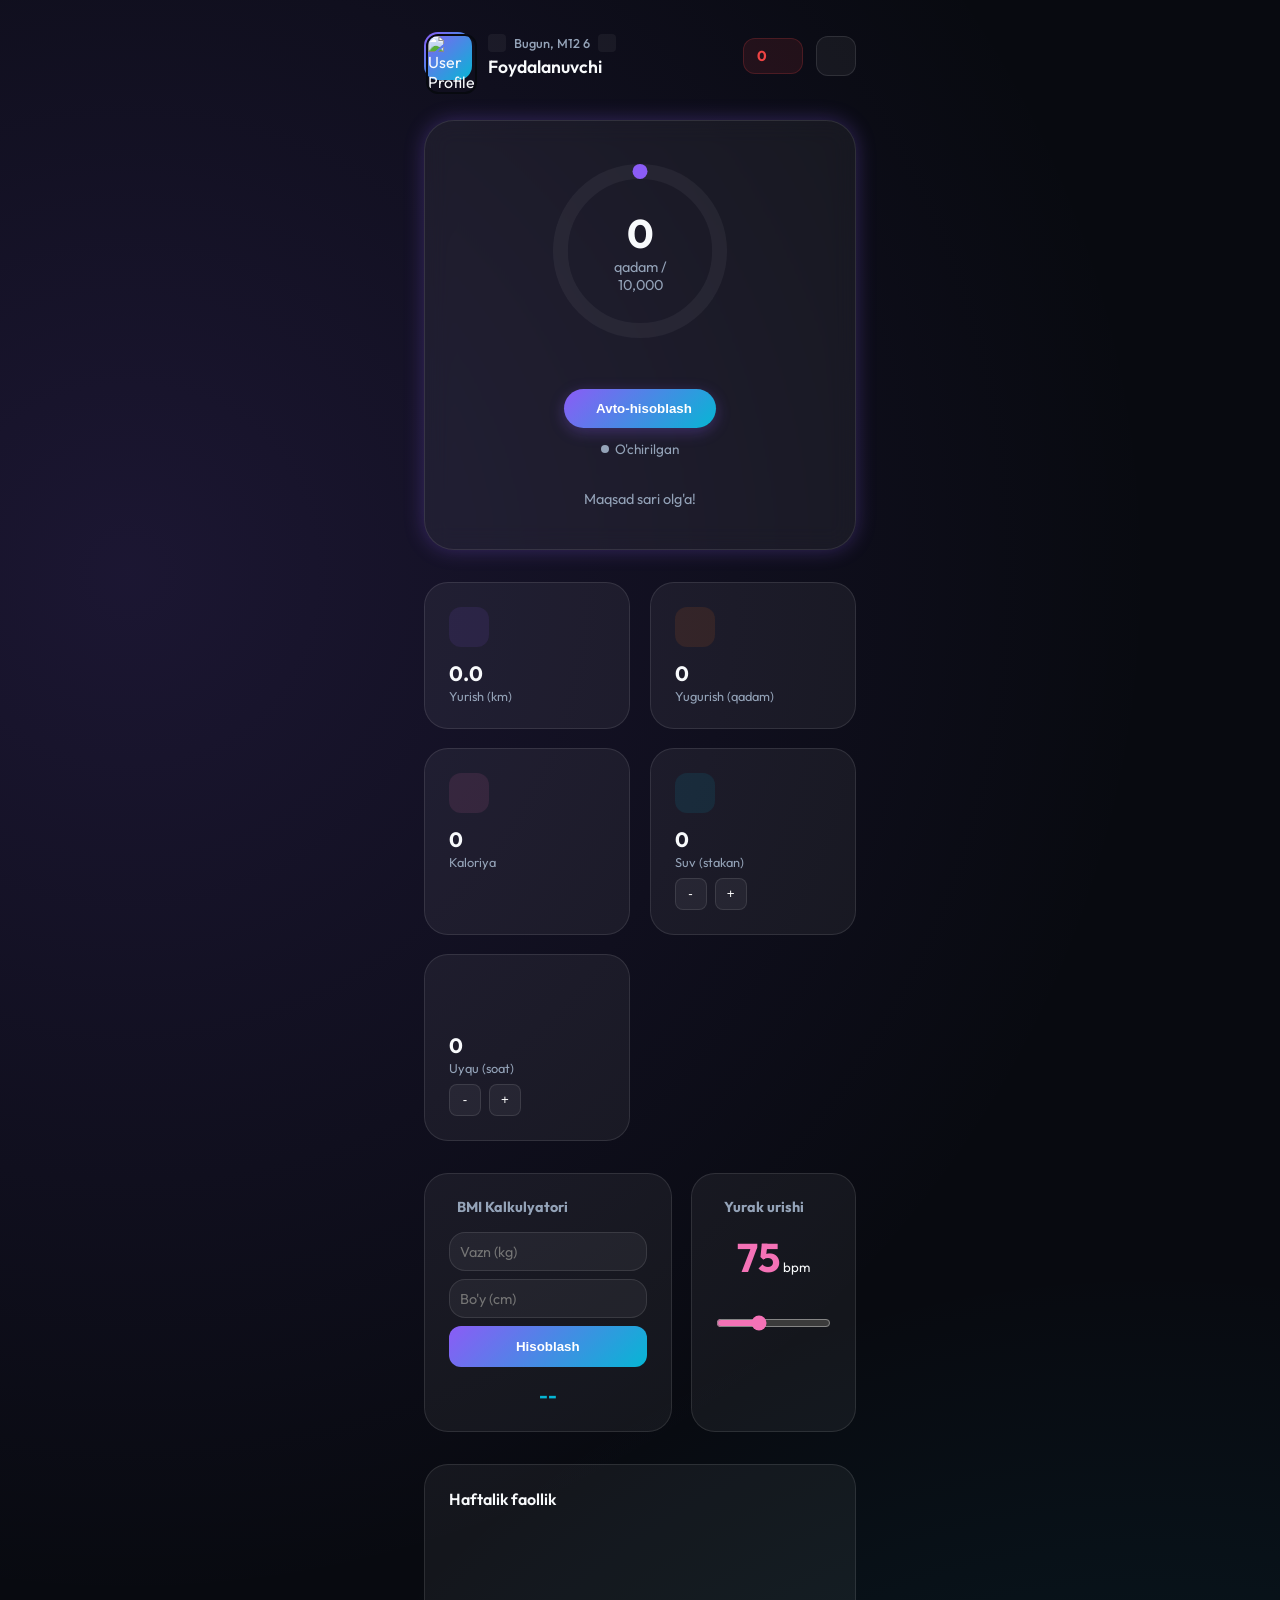
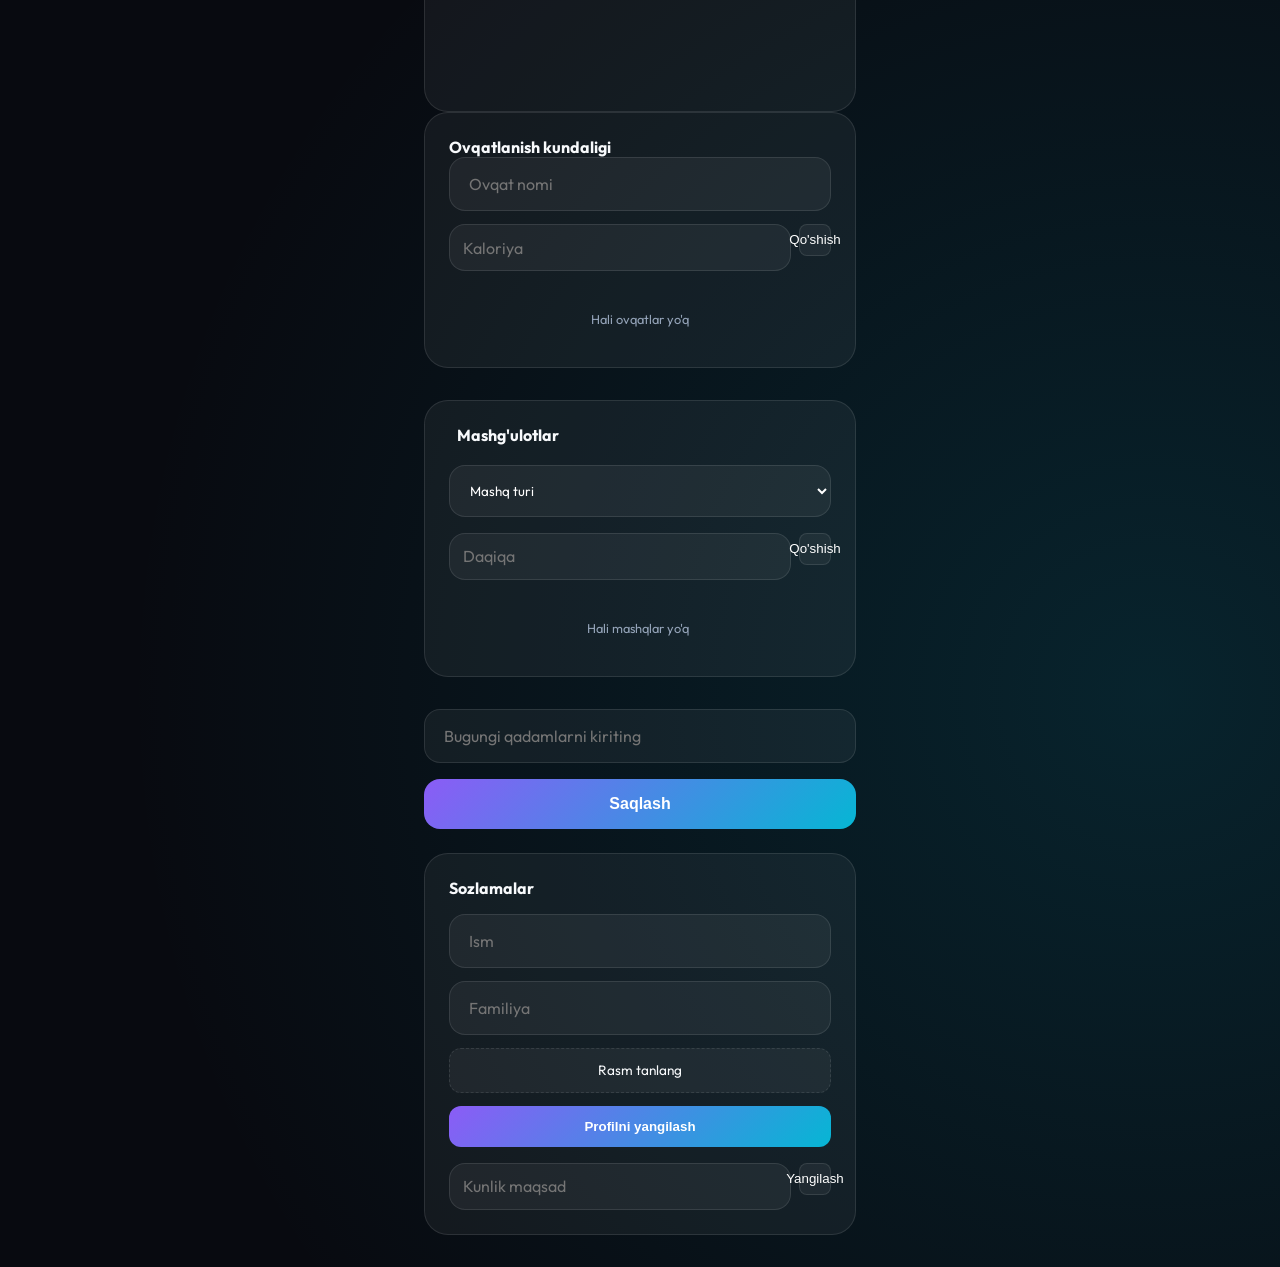
==== index.html @ 1dc42477 "Initial commit" ====
<!DOCTYPE html>
<html lang="uz">
<head>
    <meta charset="UTF-8">
    <meta name="viewport" content="width=device-width, initial-scale=1.0">
    <title>FitLife Pro - Sog'lom Turmush Tarzi</title>
    <link rel="stylesheet" href="style.css">
    <!-- Lucide Icons -->
    <script src="https://unpkg.com/lucide@latest"></script>
    <!-- Chart.js -->
    <script src="https://cdn.jsdelivr.net/npm/chart.js"></script>
</head>
<body>
    <div class="app-container">
        <!-- Header -->
        <header class="animate-fade-down">
            <div class="profile-section">
                <div class="avatar">
                    <img id="user-avatar" src="https://api.dicebear.com/7.x/avataaars/svg?seed=Felix" alt="User Profile">
                </div>
                <div class="user-info">
                    <div class="date-nav">
                        <button class="btn-date" onclick="changeDate(-1)" title="Oldingi kun"><i data-lucide="chevron-left"></i></button>
                        <p id="display-date" onclick="goToToday()" style="cursor: pointer" title="Bugunga qaytish">Yuklanmoqda...</p>
                        <button class="btn-date" onclick="changeDate(1)" title="Keyingi kun"><i data-lucide="chevron-right"></i></button>
                    </div>
                    <h2 id="username">Foydalanuvchi</h2>
                </div>
            </div>
            <div class="header-actions">
                <div class="streak-badge" id="streak-container" title="Kunlik faollik">
                    <span id="streak-count">0</span> <i data-lucide="flame"></i>
                </div>
                <div class="cloud-status" id="cloud-sync" title="Bulut bilan sinxronizatsiya">
                    <i data-lucide="cloud-upload"></i>
                </div>
            </div>
        </header>

        <!-- Main Dashboard -->
        <main>
            <!-- Progress Section -->
            <section class="main-progress animate-pop-in">
                <div class="circular-chart">
                    <svg viewBox="0 0 36 36" class="circular-svg">
                        <path class="progress-bg" d="M18 2.0845 a 15.9155 15.9155 0 0 1 0 31.831 a 15.9155 15.9155 0 0 1 0 -31.831" />
                        <path id="progress-path" class="progress-circle" stroke-dasharray="0, 100" d="M18 2.0845 a 15.9155 15.9155 0 0 1 0 31.831 a 15.9155 15.9155 0 0 1 0 -31.831" />
                    </svg>
                    <div class="progress-text">
                        <h1 id="current-steps">0</h1>
                        <p>qadam / <span id="goal-steps">10000</span></p>
                    </div>
                </div>
                <div class="tracking-controls">
                    <button id="btn-track" class="btn-track" onclick="toggleTracking()">
                        <i data-lucide="play"></i> Avto-hisoblash
                    </button>
                    <div id="tracking-status" class="tracking-status">
                        <span></span> O'chirilgan
                    </div>
                </div>
                <p id="goal-status">Bugungi maqsadga yetishingizga oz qoldi!</p>
            </section>

            <!-- Stats Grid -->
            <div class="stats-grid animate-slide-up">
                <div class="stat-card">
                    <div class="stat-icon steps">
                        <i data-lucide="footprints"></i>
                    </div>
                    <div class="stat-value">
                        <h3 id="stat-dist">0.0</h3>
                        <p>Yurish (km)</p>
                    </div>
                </div>
                <div class="stat-card">
                    <div class="stat-icon running">
                        <i data-lucide="zap"></i>
                    </div>
                    <div class="stat-value">
                        <h3 id="stat-run">0</h3>
                        <p>Yugurish (qadam)</p>
                    </div>
                </div>
                <div class="stat-card">
                    <div class="stat-icon calories">
                        <i data-lucide="flame"></i>
                    </div>
                    <div class="stat-value">
                        <h3 id="stat-kcal">0</h3>
                        <p>Kaloriya</p>
                    </div>
                </div>
                <div class="stat-card">
                    <div class="stat-icon water">
                        <i data-lucide="droplet"></i>
                    </div>
                    <div class="stat-value">
                        <h3 id="stat-water">0</h3>
                        <p>Suv (stakan)</p>
                        <div class="water-controls">
                            <button class="btn-mini" onclick="updateWater(-1)">-</button>
                            <button class="btn-mini" onclick="updateWater(1)">+</button>
                        </div>
                    </div>
                </div>
                <div class="stat-card">
                    <div class="stat-icon sleep">
                        <i data-lucide="moon"></i>
                    </div>
                    <div class="stat-value">
                        <h3 id="stat-sleep">0</h3>
                        <p>Uyqu (soat)</p>
                        <div class="water-controls">
                            <button class="btn-mini" onclick="updateSleep(-1)">-</button>
                            <button class="btn-mini" onclick="updateSleep(1)">+</button>
                        </div>
                    </div>
                </div>
            </div>

            <!-- Health Insights -->
            <section class="insights-grid animate-slide-up">
                <div class="insight-card bmi-card">
                    <h4><i data-lucide="scale"></i> BMI Kalkulyatori</h4>
                    <div class="bmi-form">
                        <input type="number" id="bmi-weight" placeholder="Vazn (kg)">
                        <input type="number" id="bmi-height" placeholder="Bo'y (cm)">
                        <button class="btn-primary" onclick="calculateBMI()">Hisoblash</button>
                    </div>
                    <div id="bmi-result" class="bmi-result">--</div>
                </div>
                <div class="insight-card hr-card">
                    <h4><i data-lucide="heart"></i> Yurak urishi</h4>
                    <div class="hr-display">
                        <span id="stat-hr">--</span> <small>bpm</small>
                    </div>
                    <input type="range" id="input-hr" min="40" max="180" value="75" oninput="updateHeartRate(this.value)">
                </div>
            </section>

            <!-- Chart Section -->
            <section class="chart-container animate-slide-up">
                <div class="chart-header">
                    <h4>Haftalik faollik</h4>
                    <i data-lucide="bar-chart-3" style="color: var(--text-muted); width: 18px;"></i>
                </div>
                <canvas id="activityChart"></canvas>
            </section>

            <!-- Nutrition Section -->
            <section class="nutrition-section animate-slide-up">
                <h4><i data-lucide="utensils"></i> Ovqatlanish kundaligi</h4>
                <div class="nutrition-form">
                    <input type="text" id="food-name" placeholder="Ovqat nomi">
                    <div class="input-inline">
                        <input type="number" id="food-kcal" placeholder="Kaloriya">
                        <button class="btn-mini" onclick="addFood()">Qo'shish</button>
                    </div>
                </div>
                <div class="food-list" id="food-list">
                    <p class="empty-msg">Hali ovqatlar qo'shilmadi</p>
                </div>
            </section>

            <!-- Workout Log Section -->
            <section class="workout-section animate-slide-up">
                <h4><i data-lucide="dumbbell"></i> Mashg'ulotlar</h4>
                <div class="workout-form">
                    <select id="select-exercise">
                        <option value="none">Mashq turi</option>
                        <option value="running">Yugurish</option>
                        <option value="cycling">Velosiped</option>
                        <option value="swimming">Suzish</option>
                        <option value="weights">Zal (Gym)</option>
                        <option value="yoga">Yoga</option>
                    </select>
                    <div class="input-inline">
                        <input type="number" id="input-duration" placeholder="Daqiqa">
                        <button class="btn-mini" onclick="addWorkout()">Qo'shish</button>
                    </div>
                </div>
                <div class="workout-list" id="workout-list">
                    <p class="empty-msg">Hali mashqlar yo'q</p>
                </div>
            </section>

            <!-- Global Actions -->
            <section class="input-section animate-slide-up">
                <div class="input-group">
                    <input type="number" id="input-steps" placeholder="Bugungi qadamlarni kiriting">
                </div>
                <button class="btn-add" onclick="addActivity()">
                    <i data-lucide="plus"></i> Saqlash
                </button>
            </section>

            <!-- Settings -->
            <section class="settings-section animate-slide-up">
                <h4><i data-lucide="settings"></i> Sozlamalar</h4>
                <div class="settings-grid">
                    <input type="text" id="input-fname" placeholder="Ism">
                    <input type="text" id="input-lname" placeholder="Familiya">
                    <div class="avatar-upload">
                        <label for="input-avatar">Rasm tanlang</label>
                        <input type="file" id="input-avatar" accept="image/*">
                    </div>
                    <button class="btn-primary" onclick="updateProfile()">Profilni yangilash</button>
                </div>
                <div class="input-inline" style="margin-top: 1rem;">
                    <input type="number" id="input-goal" placeholder="Kunlik maqsad">
                    <button class="btn-mini" onclick="updateGoal()">Yangilash</button>
                </div>
            </section>
        </main>
    </div>

    <script src="app.js"></script>
    <script>
        lucide.createIcons();
    </script>
</body>
</html>
---- style.css ----
@import url('https://fonts.googleapis.com/css2?family=Outfit:wght@300;400;600;700&display=swap');

:root {
    --bg-color: #080a10;
    --card-bg: rgba(255, 255, 255, 0.05);
    --primary: #8b5cf6;
    --secondary: #06b6d4;
    --accent: #f472b6;
    --text-main: #f8fafc;
    --text-muted: #94a3b8;
    --glass-border: rgba(255, 255, 255, 0.1);
    --glow: 0 0 20px rgba(139, 92, 246, 0.3);
}

* {
    margin: 0;
    padding: 0;
    box-sizing: border-box;
}

body {
    font-family: 'Outfit', sans-serif;
    background-color: var(--bg-color);
    color: var(--text-main);
    min-height: 100vh;
    display: flex;
    justify-content: center;
    background-image: 
        radial-gradient(circle at 10% 20%, rgba(139, 92, 246, 0.15) 0%, transparent 40%),
        radial-gradient(circle at 90% 80%, rgba(6, 182, 212, 0.15) 0%, transparent 40%);
    overflow-x: hidden;
}

.app-container {
    width: 100%;
    max-width: 480px;
    padding: 2rem 1.5rem;
    position: relative;
}

header {
    display: flex;
    justify-content: space-between;
    align-items: center;
    margin-bottom: 2.5rem;
}

.profile-section {
    display: flex;
    align-items: center;
    gap: 1rem;
}

.avatar {
    width: 48px;
    height: 48px;
    border-radius: 14px;
    background: linear-gradient(135deg, var(--primary), var(--secondary));
    padding: 2px;
}

.avatar img {
    width: 100%;
    height: 100%;
    border-radius: 12px;
    object-fit: cover;
    border: 2px solid var(--bg-color);
}

.user-info h2 {
    font-size: 1.1rem;
    font-weight: 600;
}

.date-nav {
    display: flex;
    align-items: center;
    gap: 0.5rem;
    margin-bottom: 0.2rem;
}

.date-nav p {
    font-size: 0.8rem;
    color: var(--text-muted);
    font-weight: 500;
    min-width: 70px;
    text-align: center;
}

.btn-date {
    background: rgba(255, 255, 255, 0.05);
    border: none;
    color: var(--text-muted);
    cursor: pointer;
    padding: 2px;
    border-radius: 4px;
    display: flex;
    align-items: center;
    justify-content: center;
    transition: all 0.2s;
}

.btn-date:hover {
    background: rgba(255, 255, 255, 0.1);
    color: var(--primary);
}

.btn-date i {
    width: 14px;
    height: 14px;
}

.cloud-status {
    width: 40px;
    height: 40px;
    border-radius: 12px;
    background: var(--card-bg);
    border: 1px solid var(--glass-border);
    display: flex;
    align-items: center;
    justify-content: center;
    color: var(--text-muted);
    transition: all 0.3s ease;
    cursor: pointer;
}

.cloud-status.syncing {
    color: var(--secondary);
    animation: pulse 1.5s infinite;
}

@keyframes pulse {
    0% { transform: scale(1); opacity: 0.7; }
    50% { transform: scale(1.1); opacity: 1; }
    100% { transform: scale(1); opacity: 0.7; }
}

/* Dashboard Cards */
.main-progress {
    background: var(--card-bg);
    backdrop-filter: blur(12px);
    border: 1px solid var(--glass-border);
    border-radius: 30px;
    padding: 2.5rem;
    text-align: center;
    margin-bottom: 2rem;
    box-shadow: var(--glow);
    display: flex;
    flex-direction: column;
    align-items: center;
    gap: 1.5rem;
}

.tracking-controls {
    display: flex;
    flex-direction: column;
    align-items: center;
    gap: 0.75rem;
}

.btn-track {
    background: linear-gradient(135deg, var(--primary), var(--secondary));
    color: white;
    border: none;
    padding: 0.75rem 1.5rem;
    border-radius: 2rem;
    font-weight: 600;
    cursor: pointer;
    display: flex;
    align-items: center;
    gap: 0.5rem;
    transition: all 0.3s ease;
    box-shadow: 0 4px 15px rgba(139, 92, 246, 0.3);
}

.btn-track:hover {
    transform: translateY(-2px);
    box-shadow: 0 6px 20px rgba(139, 92, 246, 0.4);
}

.btn-track.active {
    background: #ef4444;
    box-shadow: 0 4px 15px rgba(239, 68, 68, 0.3);
}

.tracking-status {
    font-size: 0.85rem;
    color: var(--text-muted);
    display: flex;
    align-items: center;
    gap: 0.4rem;
}

.tracking-status span {
    width: 8px;
    height: 8px;
    border-radius: 50%;
    background: #94a3b8;
    display: inline-block;
}

.tracking-status.active span {
    background: #10b981;
    box-shadow: 0 0 8px #10b981;
    animation: pulse-dot 1.5s infinite;
}

@keyframes pulse-dot {
    0% { opacity: 0.4; }
    50% { opacity: 1; }
    100% { opacity: 0.4; }
}

.circular-chart {
    width: 180px;
    height: 180px;
    margin: 0 auto 1.5rem;
    position: relative;
}

.progress-circle {
    fill: none;
    stroke: var(--primary);
    stroke-width: 3;
    stroke-linecap: round;
    transition: stroke-dasharray 1s ease;
}

.progress-bg {
    fill: none;
    stroke: rgba(255, 255, 255, 0.05);
    stroke-width: 3;
}

.progress-text {
    position: absolute;
    top: 50%;
    left: 50%;
    transform: translate(-50%, -50%);
}

.progress-text h1 {
    font-size: 2.5rem;
    font-weight: 700;
}

.progress-text p {
    color: var(--text-muted);
    font-size: 0.9rem;
}

.stats-grid {
    display: grid;
    grid-template-columns: 1fr 1fr;
    gap: 1.2rem;
    margin-bottom: 2rem;
}

.stat-card {
    background: var(--card-bg);
    backdrop-filter: blur(10px);
    border: 1px solid var(--glass-border);
    border-radius: 24px;
    padding: 1.5rem;
    display: flex;
    flex-direction: column;
    gap: 0.8rem;
}

.stat-icon {
    width: 40px;
    height: 40px;
    border-radius: 12px;
    display: flex;
    align-items: center;
    justify-content: center;
    font-size: 1.2rem;
}

.stat-icon.steps { background: rgba(139, 92, 246, 0.1); color: var(--primary); }
.stat-icon.running { background: rgba(249, 115, 22, 0.1); color: #f97316; }
.stat-icon.calories { background: rgba(244, 114, 182, 0.1); color: var(--accent); }
.stat-icon.water { background: rgba(6, 182, 212, 0.1); color: var(--secondary); }

.stat-value h3 {
    font-size: 1.3rem;
    margin-bottom: 2px;
}

/* Water controls */
.water-controls {
    display: flex;
    gap: 0.5rem;
    margin-top: 0.5rem;
}

.btn-mini {
    width: 32px;
    height: 32px;
    border-radius: 8px;
    border: 1px solid var(--glass-border);
    background: var(--card-bg);
    color: white;
    cursor: pointer;
    display: flex;
    align-items: center;
    justify-content: center;
    transition: all 0.2s;
}

.btn-mini:hover {
    background: var(--secondary);
    border-color: var(--secondary);
}

/* Settings */
.settings-section {
    background: var(--card-bg);
    border-radius: 24px;
    padding: 1.5rem;
    border: 1px solid var(--glass-border);
    margin-top: 1.5rem;
}

.settings-section h4 {
    margin-bottom: 1rem;
    font-size: 1rem;
}

.input-inline {
    display: flex;
    gap: 0.5rem;
}

.input-inline input {
    flex: 1;
    padding: 0.8rem;
}

/* Workout Log Section */
.workout-section {
    background: var(--card-bg);
    border-radius: 24px;
    padding: 1.5rem;
    border: 1px solid var(--glass-border);
    margin-top: 1.5rem;
}

.workout-section h4 {
    margin-bottom: 1.2rem;
    display: flex;
    align-items: center;
    gap: 0.5rem;
}

.workout-form {
    display: flex;
    flex-direction: column;
    gap: 1rem;
    margin-bottom: 1.5rem;
}

select {
    width: 100%;
    background: var(--card-bg);
    border: 1px solid var(--glass-border);
    padding: 1rem;
    border-radius: 16px;
    color: white;
    font-family: inherit;
    outline: none;
    cursor: pointer;
}

select option {
    background: #1e293b;
}

.workout-list {
    display: flex;
    flex-direction: column;
    gap: 0.8rem;
    max-height: 200px;
    overflow-y: auto;
    padding-right: 5px;
}

.workout-item {
    background: rgba(255, 255, 255, 0.03);
    border-radius: 16px;
    padding: 1rem;
    display: flex;
    justify-content: space-between;
    align-items: center;
    border: 1px solid rgba(255, 255, 255, 0.05);
}

.workout-item-info h5 {
    font-weight: 600;
    font-size: 0.95rem;
}

.workout-item-info p {
    font-size: 0.8rem;
    color: var(--text-muted);
}

.workout-item-kcal {
    color: var(--accent);
    font-weight: 700;
    font-size: 0.9rem;
}

/* Custom scrollbar */
.workout-list::-webkit-scrollbar {
    width: 4px;
}
.workout-list::-webkit-scrollbar-thumb {
    background: var(--glass-border);
    border-radius: 10px;
}

.stat-value p {
    font-size: 0.8rem;
    color: var(--text-muted);
}

/* Charts Area */
.chart-container {
    background: var(--card-bg);
    border-radius: 24px;
    padding: 1.5rem;
    border: 1px solid var(--glass-border);
}

.chart-header {
    display: flex;
    justify-content: space-between;
    margin-bottom: 1.5rem;
}

.chart-header h4 {
    font-weight: 600;
}

/* Form Section */
.input-section {
    margin-top: 2rem;
    display: flex;
    flex-direction: column;
    gap: 1rem;
}

.input-group {
    position: relative;
}

input {
    width: 100%;
    background: var(--card-bg);
    border: 1px solid var(--glass-border);
    padding: 1rem 1.2rem;
    border-radius: 16px;
    color: white;
    font-family: inherit;
    font-size: 1rem;
    outline: none;
    transition: border 0.3s;
}

input:focus {
    border-color: var(--primary);
}

button.btn-add {
    background: linear-gradient(135deg, var(--primary), var(--secondary));
    border: none;
    padding: 1rem;
    border-radius: 16px;
    color: white;
    font-weight: 600;
    font-size: 1rem;
    cursor: pointer;
    transition: transform 0.2s, box-shadow 0.2s;
}

button.btn-add:hover {
    transform: translateY(-2px);
    box-shadow: 0 10px 20px rgba(139, 92, 246, 0.3);
}

button.btn-add:active {
    transform: translateY(0);
}

/* Responsive adjustments */
@media (max-width: 400px) {
    .app-container {
        padding: 1.5rem 1rem;
    }
    .main-progress {
        padding: 1.5rem;
    }
}

/* Animations */
@keyframes fadeDown {
    from { opacity: 0; transform: translateY(-20px); }
    to { opacity: 1; transform: translateY(0); }
}

@keyframes popIn {
    0% { opacity: 0; transform: scale(0.9); }
    70% { transform: scale(1.05); }
    100% { opacity: 1; transform: scale(1); }
}

@keyframes slideUp {
    from { opacity: 0; transform: translateY(30px); }
    to { opacity: 1; transform: translateY(0); }
}

.animate-fade-down { animation: fadeDown 0.8s ease-out forwards; }
.animate-pop-in { animation: popIn 0.6s cubic-bezier(0.34, 1.56, 0.64, 1) forwards; }
.animate-slide-up { animation: slideUp 0.8s ease-out forwards; }

.header-actions {
    display: flex;
    align-items: center;
    gap: 0.8rem;
}

.streak-badge {
    background: rgba(239, 68, 68, 0.1);
    color: #ef4444;
    padding: 0.5rem 0.8rem;
    border-radius: 12px;
    font-weight: 700;
    display: flex;
    align-items: center;
    gap: 0.4rem;
    border: 1px solid rgba(239, 68, 68, 0.2);
    font-size: 0.9rem;
}

.streak-badge i {
    width: 16px;
    height: 16px;
    fill: currentColor;
}

/* Insights Grid */
.insights-grid {
    display: grid;
    grid-template-columns: 1.2fr 0.8fr;
    gap: 1.2rem;
    margin-bottom: 2rem;
}

.insight-card {
    background: var(--card-bg);
    backdrop-filter: blur(10px);
    border-radius: 24px;
    padding: 1.5rem;
    border: 1px solid var(--glass-border);
}

.insight-card h4 {
    font-size: 0.9rem;
    margin-bottom: 1rem;
    color: var(--text-muted);
    display: flex;
    align-items: center;
    gap: 0.5rem;
}

.bmi-form {
    display: flex;
    flex-direction: column;
    gap: 0.5rem;
}

.bmi-form input {
    padding: 0.6rem;
    font-size: 0.9rem;
}

.bmi-result {
    margin-top: 1rem;
    text-align: center;
    font-weight: 700;
    font-size: 1.2rem;
    color: var(--secondary);
}

.hr-display {
    text-align: center;
    margin: 1rem 0;
}

.hr-display span {
    font-size: 2.5rem;
    font-weight: 700;
    color: var(--accent);
}

input[type="range"] {
    width: 100%;
    accent-color: var(--accent);
    cursor: pointer;
}

/* Nutrition */
.nutrition-section {
    background: var(--card-bg);
    border-radius: 24px;
    padding: 1.5rem;
    border: 1px solid var(--glass-border);
    margin-bottom: 2rem;
}

.nutrition-form {
    display: flex;
    flex-direction: column;
    gap: 0.8rem;
    margin-bottom: 1.5rem;
}

.food-list {
    display: flex;
    flex-direction: column;
    gap: 0.5rem;
}

.food-item {
    background: rgba(255, 255, 255, 0.03);
    padding: 0.8rem 1rem;
    border-radius: 12px;
    display: flex;
    justify-content: space-between;
    align-items: center;
    border-left: 3px solid var(--secondary);
}

.empty-msg {
    text-align: center;
    font-size: 0.8rem;
    color: var(--text-muted);
    padding: 1rem;
}

/* Settings Grid */
.settings-grid {
    display: flex;
    flex-direction: column;
    gap: 0.8rem;
}

.avatar-upload {
    position: relative;
}

.avatar-upload label {
    display: block;
    background: var(--card-bg);
    padding: 0.8rem;
    border-radius: 12px;
    text-align: center;
    font-size: 0.85rem;
    cursor: pointer;
    border: 1px dashed var(--glass-border);
}

.avatar-upload input {
    display: none;
}

.btn-primary {
    background: linear-gradient(135deg, var(--primary), var(--secondary));
    color: white;
    border: none;
    padding: 0.8rem;
    border-radius: 12px;
    font-weight: 600;
    cursor: pointer;
    transition: 0.3s;
}
@keyframes bump {
    0% { transform: scale(1); }
    50% { transform: scale(1.1); }
    100% { transform: scale(1); }
}

.step-bump {
    animation: bump 0.3s ease;
}
.btn-primary:hover {
    filter: brightness(1.1);
    transform: translateY(-2px);
}

.workout-actions {
    display: flex;
    flex-direction: column;
    align-items: flex-end;
    gap: 0.5rem;
}

.action-btns {
    display: flex;
    gap: 0.5rem;
    opacity: 0.6;
    transition: opacity 0.3s;
}

.workout-item:hover .action-btns {
    opacity: 1;
}

.btn-icon {
    background: none;
    border: none;
    color: var(--text-muted);
    cursor: pointer;
    padding: 4px;
    display: flex;
    align-items: center;
    justify-content: center;
    border-radius: 6px;
    transition: all 0.2s;
}

.btn-icon i {
    width: 16px;
    height: 16px;
}

.btn-icon.edit:hover {
    color: var(--secondary);
    background: rgba(6, 182, 212, 0.1);
}

.btn-icon.delete:hover {
    color: #ef4444;
    background: rgba(239, 68, 68, 0.1);
}

#goal-status {
    font-size: 0.9rem;
    color: var(--text-muted);
    margin-top: 0.5rem;
    min-height: 1.2rem;
}

@media (max-width: 480px) {
    .insights-grid {
        grid-template-columns: 1fr;
    }
}
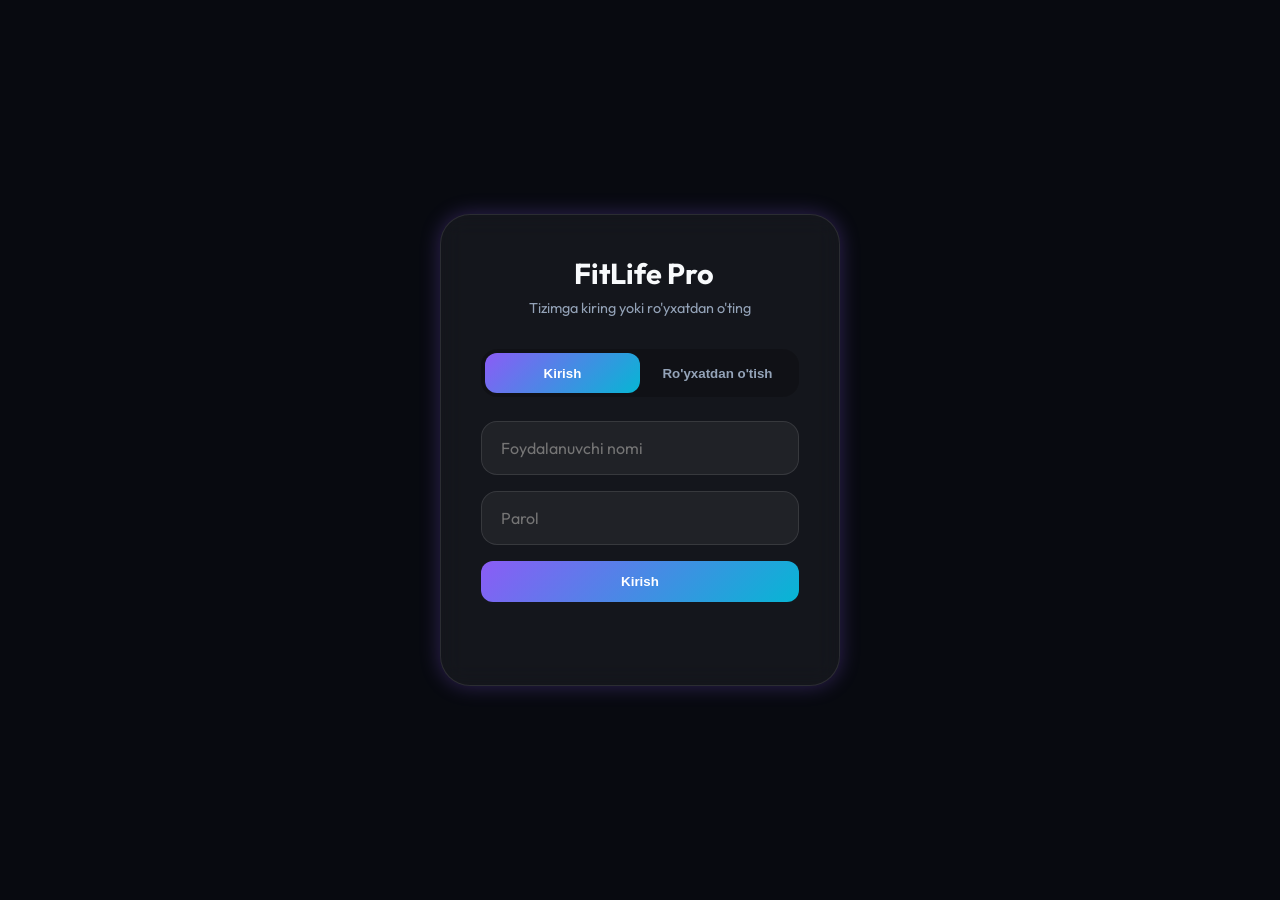
==== commit 64a9fae3: "Add full authentication system with beautiful UI" ====
--- a/index.html
+++ b/index.html
@@ -11,7 +11,34 @@
     <script src="https://cdn.jsdelivr.net/npm/chart.js"></script>
 </head>
 <body>
-    <div class="app-container">
+    <!-- Auth Container -->
+    <div id="auth-container" class="auth-container">
+        <div class="auth-card animate-pop-in">
+            <h2><i data-lucide="activity"></i> FitLife Pro</h2>
+            <p id="auth-subtitle">Tizimga kiring yoki ro'yxatdan o'ting</p>
+            
+            <div class="auth-tabs">
+                <button id="tab-login" class="active" onclick="switchAuthTab('login')">Kirish</button>
+                <button id="tab-register" onclick="switchAuthTab('register')">Ro'yxatdan o'tish</button>
+            </div>
+            
+            <div id="form-login" class="auth-form active">
+                <input type="text" id="login-user" placeholder="Foydalanuvchi nomi">
+                <input type="password" id="login-pass" placeholder="Parol">
+                <button class="btn-primary" onclick="doLogin()">Kirish</button>
+                <p class="auth-error" id="login-error"></p>
+            </div>
+            
+            <div id="form-register" class="auth-form" style="display: none;">
+                <input type="text" id="reg-user" placeholder="Foydalanuvchi nomi">
+                <input type="password" id="reg-pass" placeholder="Parol">
+                <button class="btn-primary" onclick="doRegister()">Ro'yxatdan o'tish</button>
+                <p class="auth-error" id="reg-error"></p>
+            </div>
+        </div>
+    </div>
+
+    <div class="app-container" id="app-container" style="display: none;">
         <!-- Header -->
         <header class="animate-fade-down">
             <div class="profile-section">
@@ -33,6 +60,9 @@
                 </div>
                 <div class="cloud-status" id="cloud-sync" title="Bulut bilan sinxronizatsiya">
                     <i data-lucide="cloud-upload"></i>
+                </div>
+                <div class="cloud-status" style="margin-left: 10px; cursor: pointer; color: #f43f5e;" onclick="doLogout()" title="Chiqish">
+                    <i data-lucide="log-out"></i>
                 </div>
             </div>
         </header>
--- a/style.css
+++ b/style.css
@@ -757,3 +757,84 @@
         grid-template-columns: 1fr;
     }
 }
+
+/* Auth Styles */
+.auth-container {
+    position: fixed;
+    top: 0; left: 0; right: 0; bottom: 0;
+    background: var(--bg-color);
+    display: flex;
+    align-items: center;
+    justify-content: center;
+    z-index: 1000;
+    padding: 1.5rem;
+}
+
+.auth-card {
+    background: var(--card-bg);
+    backdrop-filter: blur(12px);
+    border: 1px solid var(--glass-border);
+    border-radius: 30px;
+    padding: 2.5rem;
+    width: 100%;
+    max-width: 400px;
+    text-align: center;
+    box-shadow: var(--glow);
+}
+
+.auth-card h2 {
+    font-size: 1.8rem;
+    margin-bottom: 0.5rem;
+    display: flex;
+    align-items: center;
+    justify-content: center;
+    gap: 0.5rem;
+}
+
+#auth-subtitle {
+    color: var(--text-muted);
+    margin-bottom: 2rem;
+    font-size: 0.9rem;
+}
+
+.auth-tabs {
+    display: flex;
+    background: rgba(0,0,0,0.2);
+    border-radius: 16px;
+    padding: 4px;
+    margin-bottom: 1.5rem;
+}
+
+.auth-tabs button {
+    flex: 1;
+    background: transparent;
+    border: none;
+    color: var(--text-muted);
+    padding: 0.8rem;
+    border-radius: 12px;
+    font-weight: 600;
+    cursor: pointer;
+    transition: 0.3s;
+}
+
+.auth-tabs button.active {
+    background: linear-gradient(135deg, var(--primary), var(--secondary));
+    color: white;
+}
+
+.auth-form {
+    display: none;
+    flex-direction: column;
+    gap: 1rem;
+}
+
+.auth-form.active {
+    display: flex;
+}
+
+.auth-error {
+    color: #ef4444;
+    font-size: 0.85rem;
+    min-height: 1.2rem;
+    margin-top: 0.5rem;
+}
